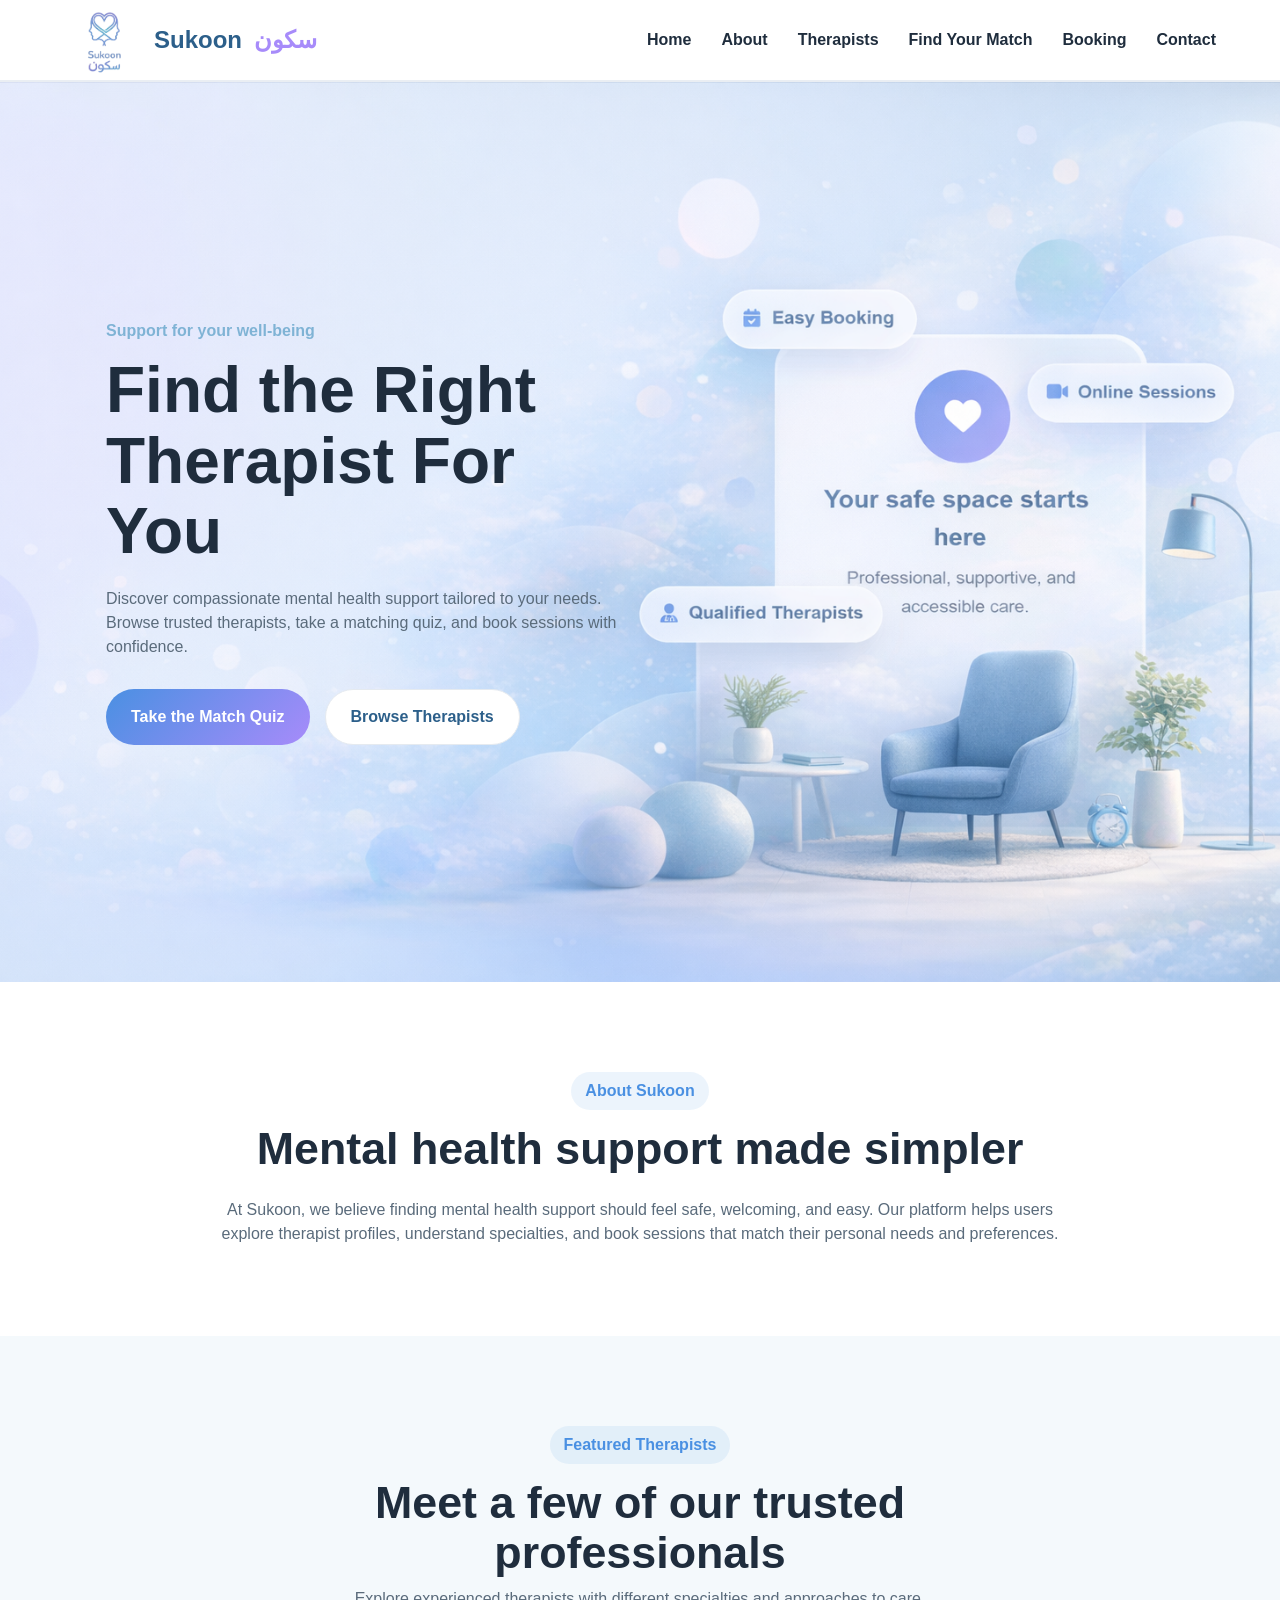
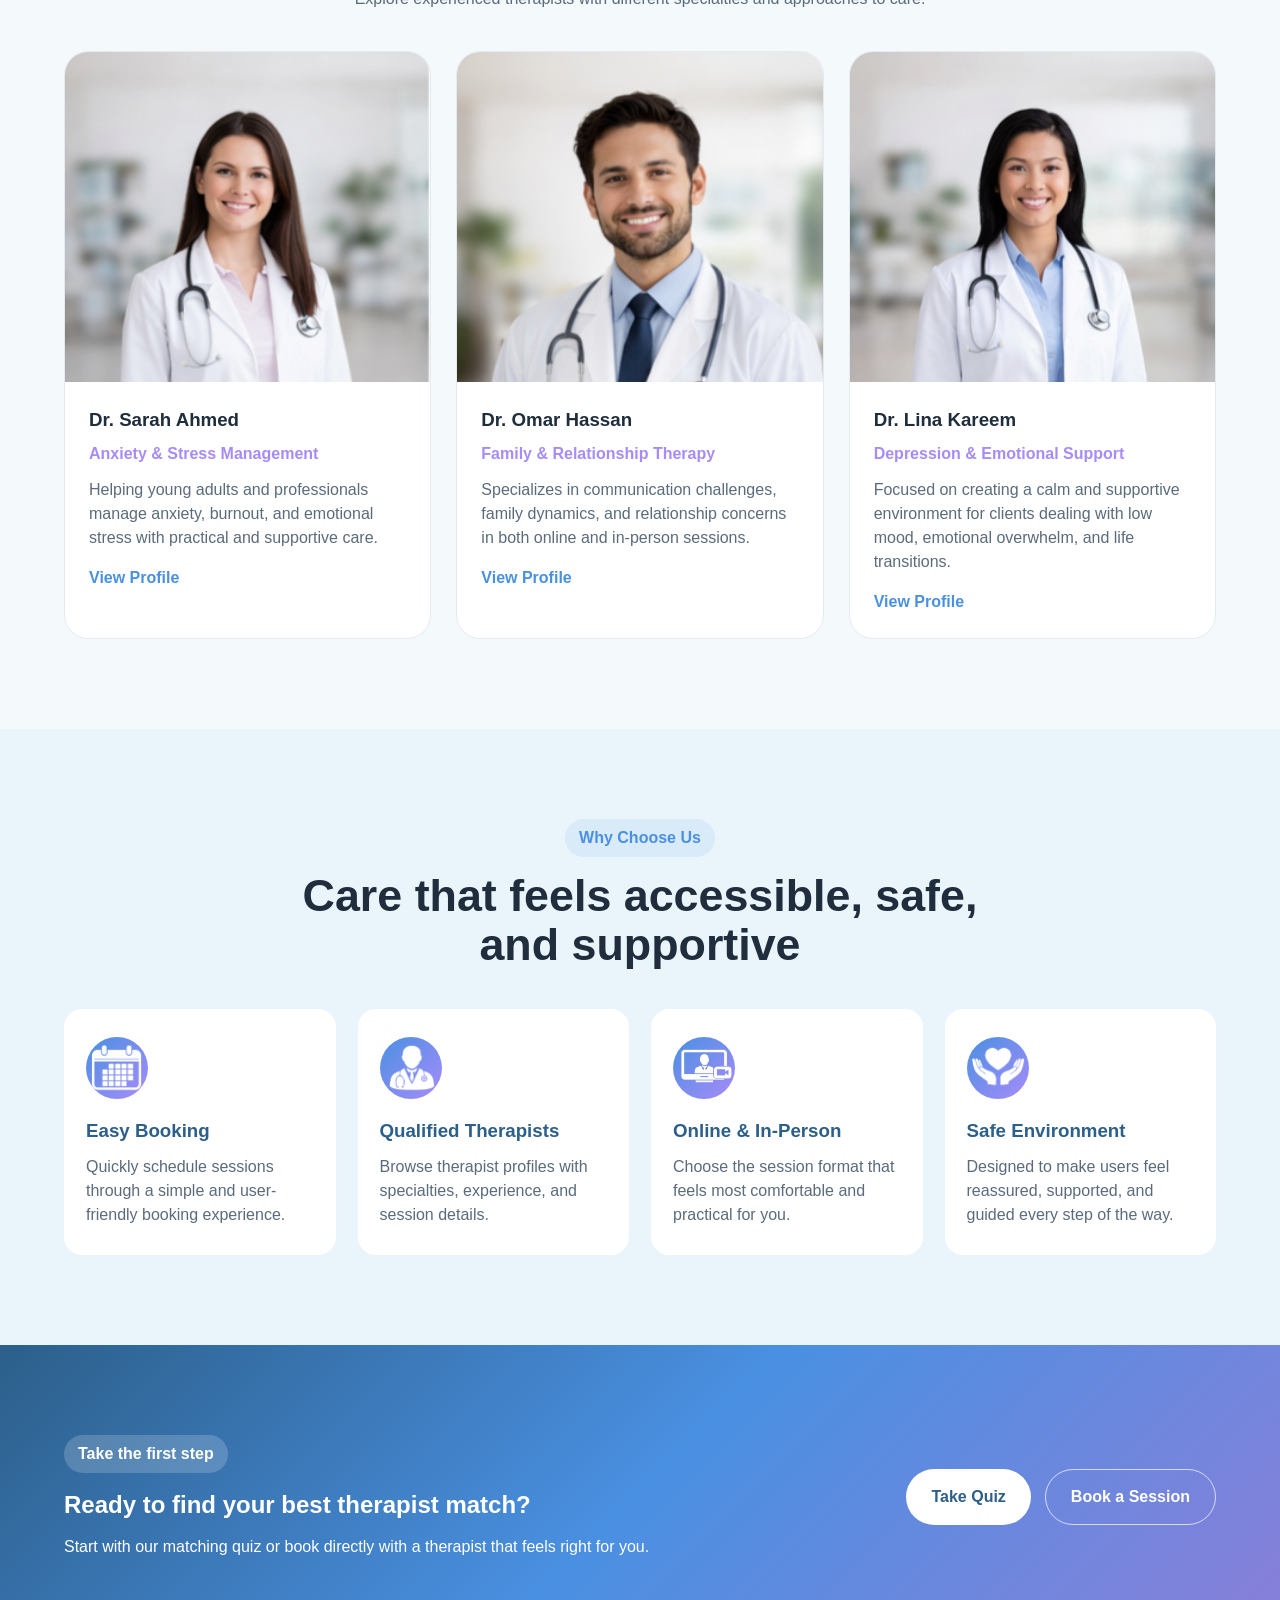
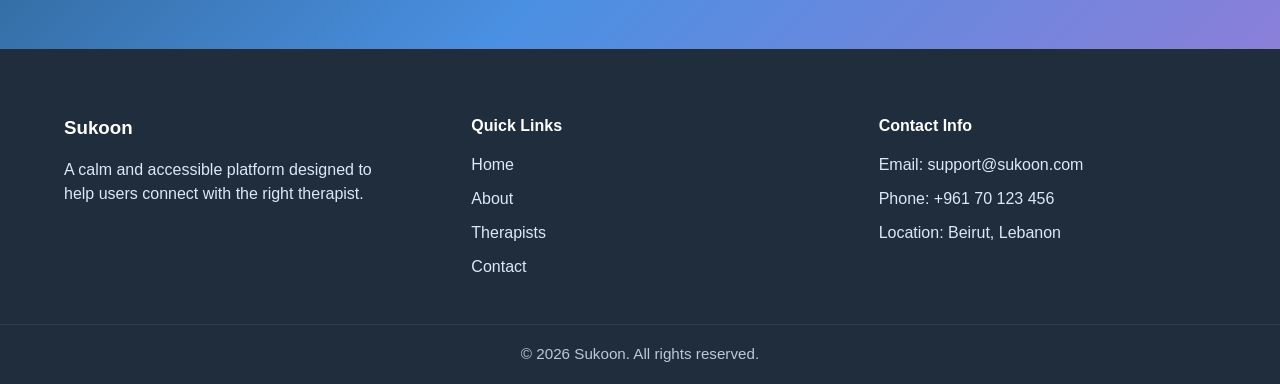
==== index.html @ 6bad78f7 "updated" ====
<!DOCTYPE html>
<html lang="en">

<head>
  <meta charset="UTF-8">
  <meta name="viewport" content="width=device-width, initial-scale=1.0">
  <title>Sukoon Home</title>
  <link rel="stylesheet" href="css_folder/home.css">
  <link rel="stylesheet" href="css_folder/style.css">
  <script src="javascript_folder/main.js" defer></script>
</head>

<body>
  <header class="navbar">
    <div class="container nav-container">


      <div class="logo">
        <img src="images/logo.png" alt="Sukoon Logo" class="logo-img">
        <span class="logo-text">Sukoon <span class="arabic">سكون</span></span>
      </div>


      <nav class="nav-links" id="navLinks">
        <a href="index.html">Home</a>
        <a href="aboutus.html">About</a>
        <a href="therapists.html">Therapists</a>
        <a href="">Find Your Match</a>
        <a href="">Booking</a>
        <a href="">Contact</a>
      </nav>

      <button class="menu-toggle" id="menuToggle">
        <img src="images/hamburger_icon.png" alt="Click here">
      </button>

    </div>
  </header>

  <section class="hero">
    <div class="container hero-content">

      <div class="hero-text">
        <p class="hero-subtitle">Support for your well-being</p>

        <h1>Find the Right Therapist For You</h1>

        <p class="hero-description">
          Discover compassionate mental health support tailored to your needs.
          Browse trusted therapists, take a matching quiz, and book sessions with confidence.
        </p>

        <div class="hero-buttons">
          <a href="#" class="btn btn-primary">Take the Match Quiz</a>
          <a href="#" class="btn btn-secondary">Browse Therapists</a>
        </div>
      </div>

    </div>
  </section>

  <section class="intro section-padding">
    <div class="container intro-content">
      <div class="section-heading">
        <span class="section-tag">About Sukoon</span>
        <h2>Mental health support made simpler</h2>
      </div>
      <p>
        At Sukoon, we believe finding mental health support should feel safe,
        welcoming, and easy. Our platform helps users explore therapist
        profiles, understand specialties, and book sessions that match their
        personal needs and preferences.
      </p>
    </div>
  </section>

  <section class="therapists section-padding">
    <div class="container">
      <div class="section-heading center">
        <span class="section-tag">Featured Therapists</span>
        <h2>Meet a few of our trusted professionals</h2>
        <p>
          Explore experienced therapists with different specialties and
          approaches to care.
        </p>
      </div>

      <div class="therapist-grid">
        <div class="therapist-card">
          <div class="therapist-image therapist-img-1"></div>
          <div class="therapist-info">
            <h3>Dr. Sarah Ahmed</h3>
            <span class="specialty">Anxiety & Stress Management</span>
            <p>
              Helping young adults and professionals manage anxiety, burnout,
              and emotional stress with practical and supportive care.
            </p>
            <a href="#" class="card-link">View Profile</a>
          </div>
        </div>

        <div class="therapist-card">
          <div class="therapist-image therapist-img-2"></div>
          <div class="therapist-info">
            <h3>Dr. Omar Hassan</h3>
            <span class="specialty">Family & Relationship Therapy</span>
            <p>
              Specializes in communication challenges, family dynamics, and
              relationship concerns in both online and in-person sessions.
            </p>
            <a href="#" class="card-link">View Profile</a>
          </div>
        </div>

        <div class="therapist-card">
          <div class="therapist-image therapist-img-3"></div>
          <div class="therapist-info">
            <h3>Dr. Lina Kareem</h3>
            <span class="specialty">Depression & Emotional Support</span>
            <p>
              Focused on creating a calm and supportive environment for clients
              dealing with low mood, emotional overwhelm, and life transitions.
            </p>
            <a href="#" class="card-link">View Profile</a>
          </div>
        </div>
      </div>
    </div>
  </section>


  <section class="why-choose-us section-padding">
    <div class="container">
      <div class="section-heading center">
        <span class="section-tag">Why Choose Us</span>
        <h2>Care that feels accessible, safe, and supportive</h2>
      </div>

      <div class="features-grid">
        <div class="feature-card">
          <div class="feature-icon">
            <img src="images/calender_icon.png" alt="">
          </div>
          <h3>Easy Booking</h3>
          <p>
            Quickly schedule sessions through a simple and user-friendly booking
            experience.
          </p>
        </div>

        <div class="feature-card">
          <div class="feature-icon">
            <img src="images/dr_icon.png" alt="">
          </div>
          <h3>Qualified Therapists</h3>
          <p>
            Browse therapist profiles with specialties, experience, and session
            details.
          </p>
        </div>

        <div class="feature-card">
          <div class="feature-icon">
            <img src="images/meeting_icon.png" alt="">
          </div>
          <h3>Online & In-Person</h3>
          <p>
            Choose the session format that feels most comfortable and practical
            for you.
          </p>
        </div>

        <div class="feature-card">
          <div class="feature-icon">
            <img src="images/environment_icon.png" alt="">
          </div>
          <h3>Safe Environment</h3>
          <p>
            Designed to make users feel reassured, supported, and guided every
            step of the way.
          </p>
        </div>
      </div>
    </div>
  </section>


  <section class="cta section-padding">
    <div class="container cta-content">
      <div>
        <span class="section-tag light">Take the first step</span>
        <h2>Ready to find your best therapist match?</h2>
        <p>
          Start with our matching quiz or book directly with a therapist that
          feels right for you.
        </p>
      </div>

      <div class="cta-buttons">
        <a href="#" class="btn btn-light">Take Quiz</a>
        <a href="#" class="btn btn-outline-light">Book a Session</a>
      </div>
    </div>
  </section>

  <footer class="footer">
    <div class="container footer-grid">
      <div class="footer-col">
        <h3>Sukoon</h3>
        <p>
          A calm and accessible platform designed to help users connect with the
          right therapist.
        </p>
      </div>

      <div class="footer-col">
        <h4>Quick Links</h4>
        <a href="index.html">Home</a>
        <a href="aboutus.html">About</a>
        <a href="">Therapists</a>
        <a href="">Contact</a>
      </div>

      <div class="footer-col">
        <h4>Contact Info</h4>
        <p>Email: support@sukoon.com</p>
        <p>Phone: +961 70 123 456</p>
        <p>Location: Beirut, Lebanon</p>
      </div>
    </div>

    <div class="footer-bottom">
      <p>&copy; 2026 Sukoon. All rights reserved.</p>
    </div>
  </footer>
</body>

</html>
---- css_folder/home.css ----
.hero {
    min-height: 100vh;
    display: flex;
    align-items: center;
    padding: 30px;
    background: url("../images/hero_background.png") no-repeat center right/cover;
    position: relative;
}

.hero-content {
    width: 100%;
}

.hero-text {
    max-width: 550px;
    padding-left: 15px;
}

.hero-subtitle {
    color: var(--soft-blue);
    font-weight: 700;
    margin-bottom: 12px;
}

.hero-text h1 {
    font-size: clamp(2.5rem, 5vw, 4rem);
    margin-bottom: 20px;
    line-height: 1.1;
}

.hero-description {
    color: var(--text-medium);
    margin-bottom: 30px;
}

.hero-buttons {
    display: flex;
    gap: 15px;
    flex-wrap: wrap;
}

.btn {
    display: inline-flex;
    align-items: center;
    justify-content: center;
    padding: 15px 25px;
    border-radius: 1000px;
    font-weight: 700;
    transition: var(--transition);
    border: none;
    cursor: pointer;
}

.btn-primary {
    background: var(--gradient-primary);
    color: var(--white);
}

.btn-primary:hover {
    transform: translateY(-2px);
}

.btn-secondary {
    background: var(--white);
    color: var(--deep-blue);
    border: 1px solid var(--border-light);
}

.btn-secondary:hover {
    background: var(--bg-section);
}

.btn-light {
    background: var(--white);
    color: var(--deep-blue);
}

.btn-outline-light {
    background: transparent;
    color: var(--white);
    border: 1px solid rgba(255, 255, 255, 0.7);
}

.btn-outline-light:hover {
    background: rgba(255, 255, 255, 0.12);
}


.section-heading {
    margin-bottom: 25px;
}

.section-heading.center {
    text-align: center;
    max-width: 700px;
    margin: 0 auto 40px;
}

.section-tag {
    display: inline-block;
    padding: 7px 14px;
    border-radius: 999px;
    background: rgba(74, 144, 226, 0.1);
    color: var(--primary-blue);
    font-weight: 700;
    font-size: 1rem;
    margin-bottom: 14px;
}

.section-tag.light {
    background: rgba(255, 255, 255, 0.18);
    color: var(--white);
}

.section-heading h2 {
    font-size: clamp(2rem, 4vw, 2.8rem);
    line-height: 1.1;
    margin-bottom: 10px;
}

.section-heading p,
.intro-content p {
    color: var(--text-medium);
}

.intro {
    background: var(--white);
}

.intro-content {
    max-width: 850px;
    text-align: center;
}

.therapists {
    background: var(--bg-main);
}

.therapist-grid {
    display: grid;
    grid-template-columns: repeat(3, 1fr);
    gap: 25px;
}

.therapist-card {
    background: var(--card-bg);
    border-radius: var(--radius-lg);
    overflow: hidden;
    border: 1px solid var(--border-light);
    transition: var(--transition);
}

.therapist-card:hover {
    transform: translateY(-8px);
}

.therapist-image {
    height: 330px;
    background-size: cover;
    background-position: center;
    position: relative;
}

.therapist-img-1 {
    background: url("../images/dr_sara.png") no-repeat center/cover;
}

.therapist-img-2 {
    background: url("../images/dr_omar.png") no-repeat center/cover;
}

.therapist-img-3 {
    background: url("../images/dr_lina.png") no-repeat center/cover;
}

.therapist-info {
    padding: 24px;
}

.therapist-info h3 {
    margin-bottom: 8px;
}

.specialty {
    display: inline-block;
    margin-bottom: 12px;
    color: var(--lavender);
    font-weight: 700;
}

.therapist-info p {
    color: var(--text-medium);
    margin-bottom: 16px;
}

.card-link {
    color: var(--primary-blue);
    font-weight: 700;
}

.card-link:hover {
    color: var(--deep-blue);
}

.why-choose-us {
    background: var(--bg-section);
}

.features-grid {
    display: grid;
    grid-template-columns: repeat(4, 1fr);
    gap: 22px;
}

.feature-card {
    background: var(--white);
    padding: 28px 22px;
    border-radius: var(--radius-md);
}

.feature-card:hover {
    transform: translateY(-6px);
}

.feature-icon {
    width: 62px;
    height: 62px;
    border-radius: 50%;
    background: var(--gradient-primary);
    color: var(--white);
    display: flex;
    align-items: center;
    justify-content: center;
    margin-bottom: 18px;
}

.feature-card h3 {
    margin-bottom: 10px;
    color: var(--deep-blue);
}

.feature-card p {
    color: var(--text-medium);
}

.cta {
    background: linear-gradient(135deg, #2c5f8a, #4a90e2, #8b7fd9);
    color: var(--white);
}

.cta-content {
    display: flex;
    justify-content: space-between;
    align-items: center;
    gap: 30px;
}

.cta-content h2 {
    margin-bottom: 12px;
}

.cta-content p {
    max-width: 620px;
    opacity: 1;
}

.cta-buttons {
    display: flex;
    flex-wrap: wrap;
    gap: 14px;
}

@media (max-width: 992px) {

    .hero-content,
    .cta-content {
        grid-template-columns: 1fr;
        display: grid;
    }

    .hero-text {
        text-align: center;
        margin: 0 auto;
    }

    .hero-description,
    .hero-text h1 {
        margin-left: auto;
        margin-right: auto;
    }

    .hero-buttons {
        justify-content: center;
    }

    .therapist-grid {
        grid-template-columns: repeat(2, 1fr);
    }

    .features-grid {
        grid-template-columns: repeat(2, 1fr);
    }

    .footer-grid {
        grid-template-columns: 1fr 1fr;
    }
}

@media (max-width: 768px) {

  .hero {
    width: 100%;
    min-height: 100vh;
    padding: 60px 20px;

    background: url("../images/hero_background.png") no-repeat center center;
    background-size: cover;
  }
    .hero-text {
        max-width: 100%;
        padding-left: 0;
        text-align: center;
    }

    .hero-buttons {
        justify-content: center;
    }


    .therapist-grid,
    .features-grid,
    .footer-grid {
        grid-template-columns: 1fr;
    }

    .section-padding {
        padding: 70px 0;
    }

}


@media (max-width: 480px) {
    .hero-text h1 {
        font-size: 2.2rem;
    }

    .btn {
        width: 100%;
    }

    .hero-buttons,
    .cta-buttons {
        flex-direction: column;
    }

    .container {
        width: 92%;
    }
}
---- css_folder/style.css ----
:root {
    --primary-blue: #4a90e2;
    --soft-blue: #7fb3d5;
    --deep-blue: #2c5f8a;
    --lavender: #a78bfa;
    --teal: #5ec6b3;

    --bg-main: #f4f9fc;
    --bg-section: #eaf4fb;
    --bg-soft: #dfeef8;
    --card-bg: #ffffff;

    --text-dark: #1f2d3d;
    --text-medium: #5a6b7b;
    --border-light: #e5eaf0;
    --white: #ffffff;

    --gradient-primary: linear-gradient(135deg, #4a90e2, #a78bfa);
    --gradient-soft: linear-gradient(135deg, #eef7fc, #dceef9);

    --radius-lg: 24px;
    --radius-md: 18px;
    --radius-sm: 12px;
    --transition: 0.3s ease;
}

* {
    margin: 0;
    padding: 0;
    box-sizing: border-box;
}

body {
    font-family: Arial, Helvetica, sans-serif;
    background-color: var(--bg-main);
    color: var(--text-dark);
    line-height: 1.5;
}

a {
    text-decoration: none;
}

img {
    max-width: 100%;
    display: block;
}

.container {
    width: 90%;
    margin: 0 auto;
}

.section-padding {
    padding: 90px 0;
}

.navbar {
    position: sticky;
    top: 0;
    z-index: 1000;
    background: rgba(255, 255, 255, 0.92);
    border-bottom: 2px solid rgba(229, 234, 240, 0.8);
}

.nav-container {
    display: flex;
    align-items: center;
    justify-content: space-between;
    min-height: 80px;
}

.logo a {
    font-weight: 800;
    color: var(--deep-blue);
}

.nav-links {
    display: flex;
    align-items: center;
    gap: 30px;
}

.nav-links a {
    color: var(--text-dark);
    font-weight: 600;
    transition: var(--transition);
}

.nav-links a:hover {
    color: var(--primary-blue);
}

.nav-actions {
    display: flex;
    align-items: center;
    gap: 15px;
}

.menu-toggle {
    display: none;
    border: none;
    background: none;
    color: var(--deep-blue);
    cursor: pointer;
}


.footer {
    background: var(--text-dark);
    color: #dce9f5;
    padding-top: 65px;
}

.footer-grid {
    display: grid;
    grid-template-columns: 1fr 1fr 1fr;
    gap: 70px;
    padding-bottom: 35px;
}

.footer-col h3,
.footer-col h4 {
    color: var(--white);
    margin-bottom: 15px;
}

.footer-col p,
.footer-col a {
    color: #dce9f5;
    margin-bottom: 10px;
    display: block;
}

.footer-col a:hover {
    color: var(--lavender);
}

.footer-bottom {
    border-top: 1px solid rgba(255, 255, 255, 0.08);
    text-align: center;
    padding: 18px 0;
    font-size: 0.95rem;
    color: #b9cad8;
}

@media (max-width: 768px) {
    .menu-toggle {
        display: block;
        width: 50px;
    }

    .nav-links {
        position: absolute;
        top: 80px;
        right: 5%;
        width: 220px;
        background: var(--white);
        flex-direction: column;
        align-items: flex-start;
        padding: 20px;
        border-radius: 18px;
        opacity: 0;
        pointer-events: none;
        transform: translateY(-10px);
    }

    .nav-links.active {
        opacity: 1;
        pointer-events: auto;
        transform: translateY(0);
    }

    .nav-actions .btn {
        display: none;
    }
      .footer-grid {
    grid-template-columns: 1fr;
    gap: 30px;
  }

  .footer {
    padding-top: 50px;
  }

  .footer-col p,
  .footer-col a {
    word-break: break-word;
  }
}

.logo {
    display: flex;
    align-items: center;
    gap: 10px;
}

.logo-img {
    width: 80px;
    height: auto;
}

.logo-text {
    font-size: 1.5rem;
    font-weight: 800;
    color: var(--deep-blue);
}

.arabic {
    font-weight: 700;
    color: var(--lavender);
    margin-left: 5px;
}
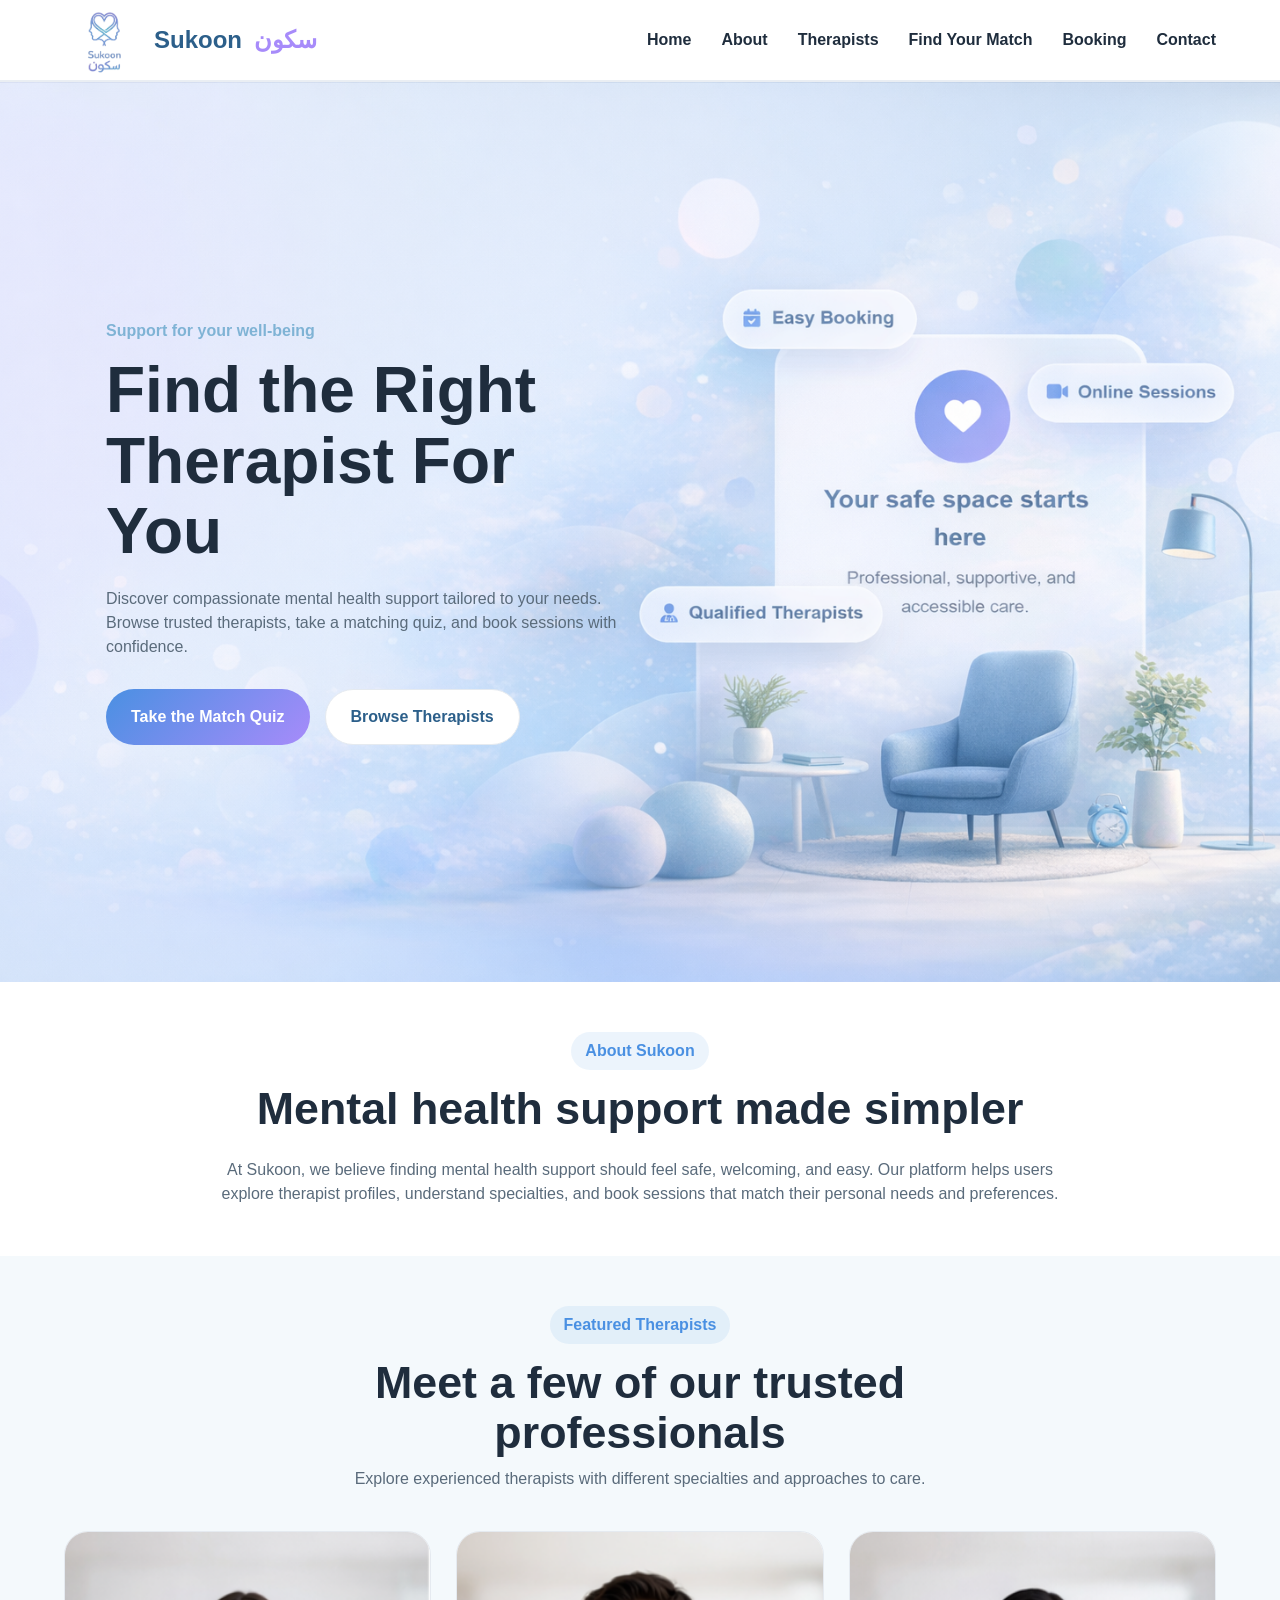
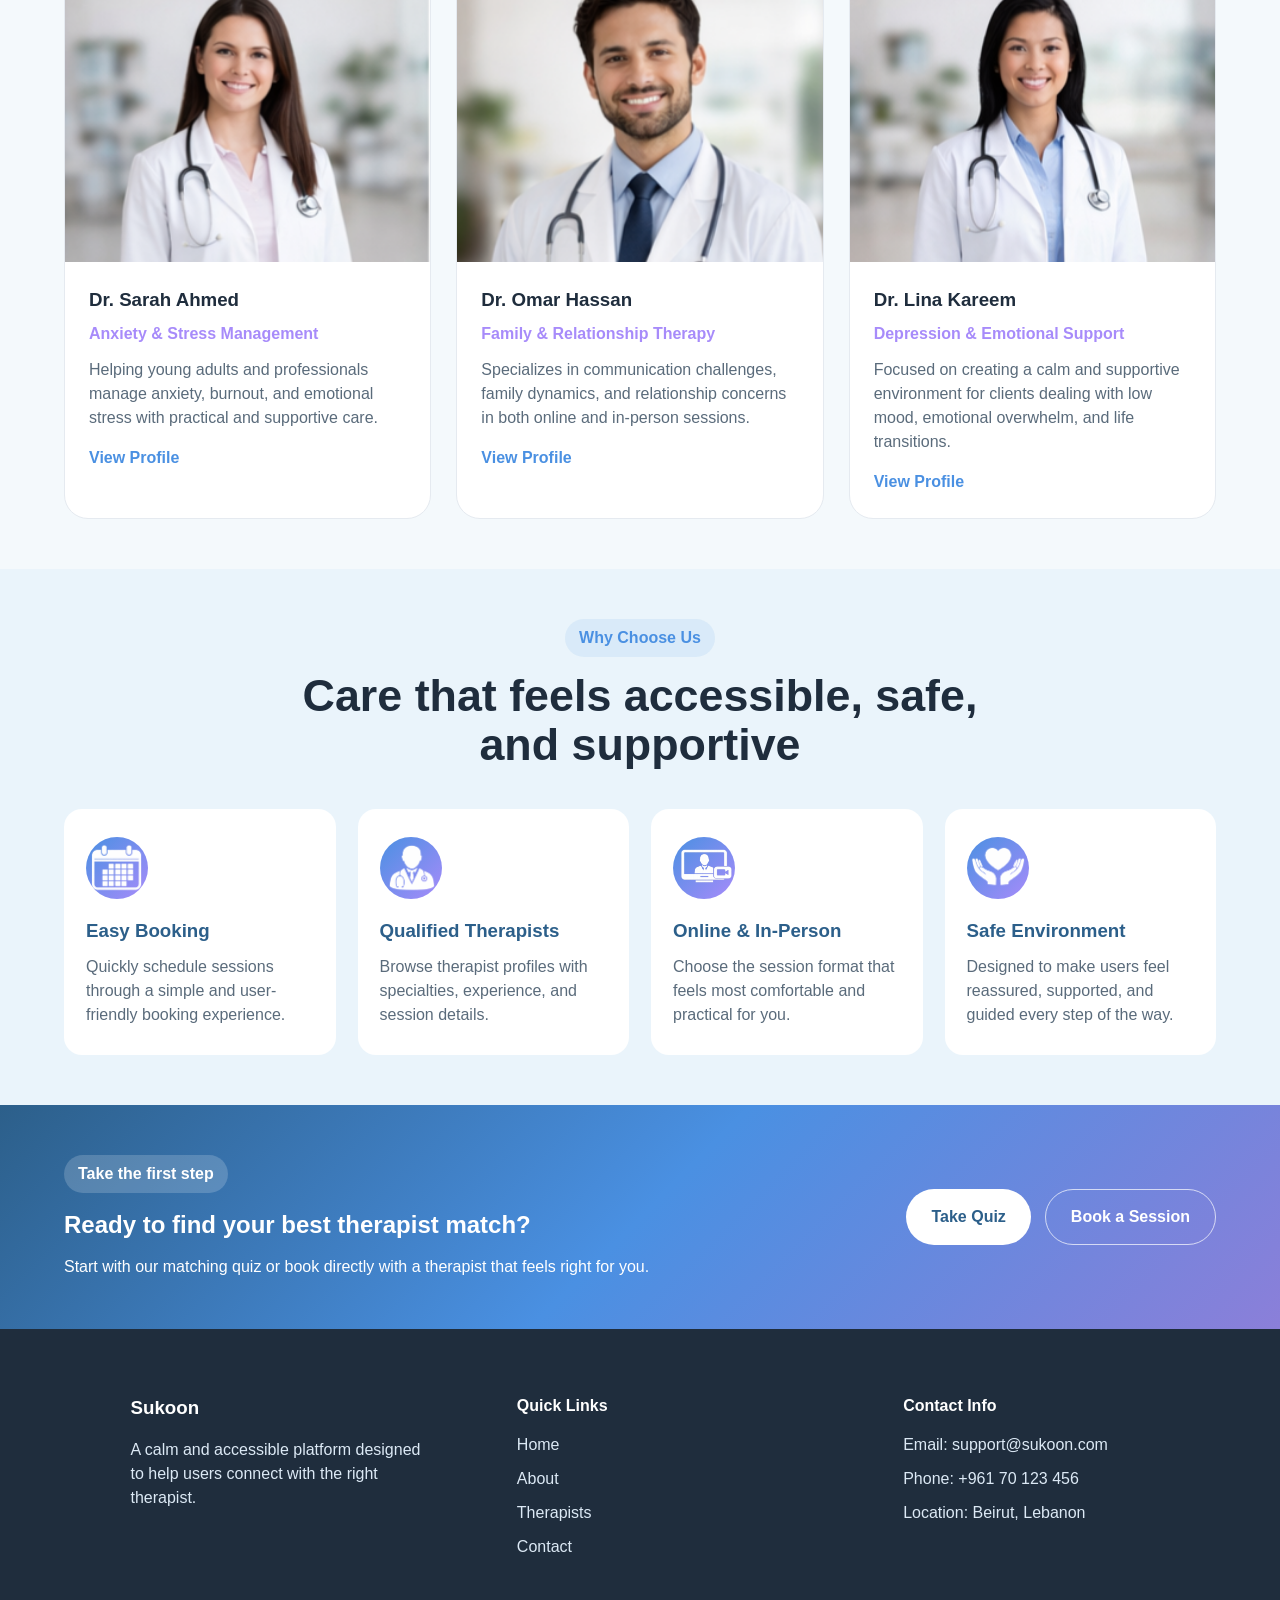
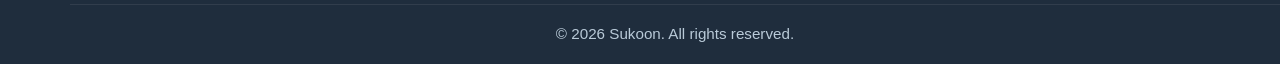
==== commit f57b2176: "update" ====
--- a/index.html
+++ b/index.html
@@ -26,8 +26,8 @@
         <a href="aboutus.html">About</a>
         <a href="therapists.html">Therapists</a>
         <a href="">Find Your Match</a>
-        <a href="">Booking</a>
-        <a href="">Contact</a>
+        <a href="booking.html">Booking</a>
+        <a href="contactus.html">Contact</a>
       </nav>
 
       <button class="menu-toggle" id="menuToggle">
@@ -52,7 +52,7 @@
 
         <div class="hero-buttons">
           <a href="#" class="btn btn-primary">Take the Match Quiz</a>
-          <a href="#" class="btn btn-secondary">Browse Therapists</a>
+          <a href="therapists.html" class="btn btn-secondary">Browse Therapists</a>
         </div>
       </div>
 
@@ -198,7 +198,7 @@
 
       <div class="cta-buttons">
         <a href="#" class="btn btn-light">Take Quiz</a>
-        <a href="#" class="btn btn-outline-light">Book a Session</a>
+        <a href="booking.html" class="btn btn-outline-light">Book a Session</a>
       </div>
     </div>
   </section>
@@ -217,7 +217,7 @@
         <h4>Quick Links</h4>
         <a href="index.html">Home</a>
         <a href="aboutus.html">About</a>
-        <a href="">Therapists</a>
+        <a href="therapists.html">Therapists</a>
         <a href="">Contact</a>
       </div>
 
--- a/css_folder/style.css
+++ b/css_folder/style.css
@@ -52,7 +52,7 @@
 }
 
 .section-padding {
-    padding: 90px 0;
+    padding: 50px 0;
 }
 
 .navbar {
@@ -110,11 +110,13 @@
     background: var(--text-dark);
     color: #dce9f5;
     padding-top: 65px;
+    padding-left: 70px;
 }
 
 .footer-grid {
     display: grid;
     grid-template-columns: 1fr 1fr 1fr;
+    
     gap: 70px;
     padding-bottom: 35px;
 }
@@ -123,6 +125,7 @@
 .footer-col h4 {
     color: var(--white);
     margin-bottom: 15px;
+    
 }
 
 .footer-col p,
@@ -130,6 +133,7 @@
     color: #dce9f5;
     margin-bottom: 10px;
     display: block;
+    max-width: 300px;
 }
 
 .footer-col a:hover {
@@ -210,4 +214,50 @@
     font-weight: 700;
     color: var(--lavender);
     margin-left: 5px;
-}+}
+.btn {
+  display: inline-flex;
+  align-items: center;
+  justify-content: center;
+  padding: 15px 25px;
+  border-radius: 1000px;
+  font-weight: 700;
+  transition: var(--transition);
+  border: none;
+  cursor: pointer;
+}
+
+.btn-primary {
+  background: var(--gradient-primary);
+  color: var(--white);
+
+}
+
+.btn-primary:hover {
+  transform: translateY(-2px);
+}
+
+.btn-secondary {
+  background: var(--white);
+  color: var(--deep-blue);
+  border: 1px solid var(--border-light);
+}
+
+.btn-secondary:hover {
+  background: var(--bg-section);
+}
+
+.btn-light {
+  background: var(--white);
+  color: var(--deep-blue);
+}
+
+.btn-outline-light {
+  background: transparent;
+  color: var(--white);
+  border: 1px solid rgba(255, 255, 255, 0.7);
+}
+
+.btn-outline-light:hover {
+  background: rgba(255, 255, 255, 0.12);
+}
